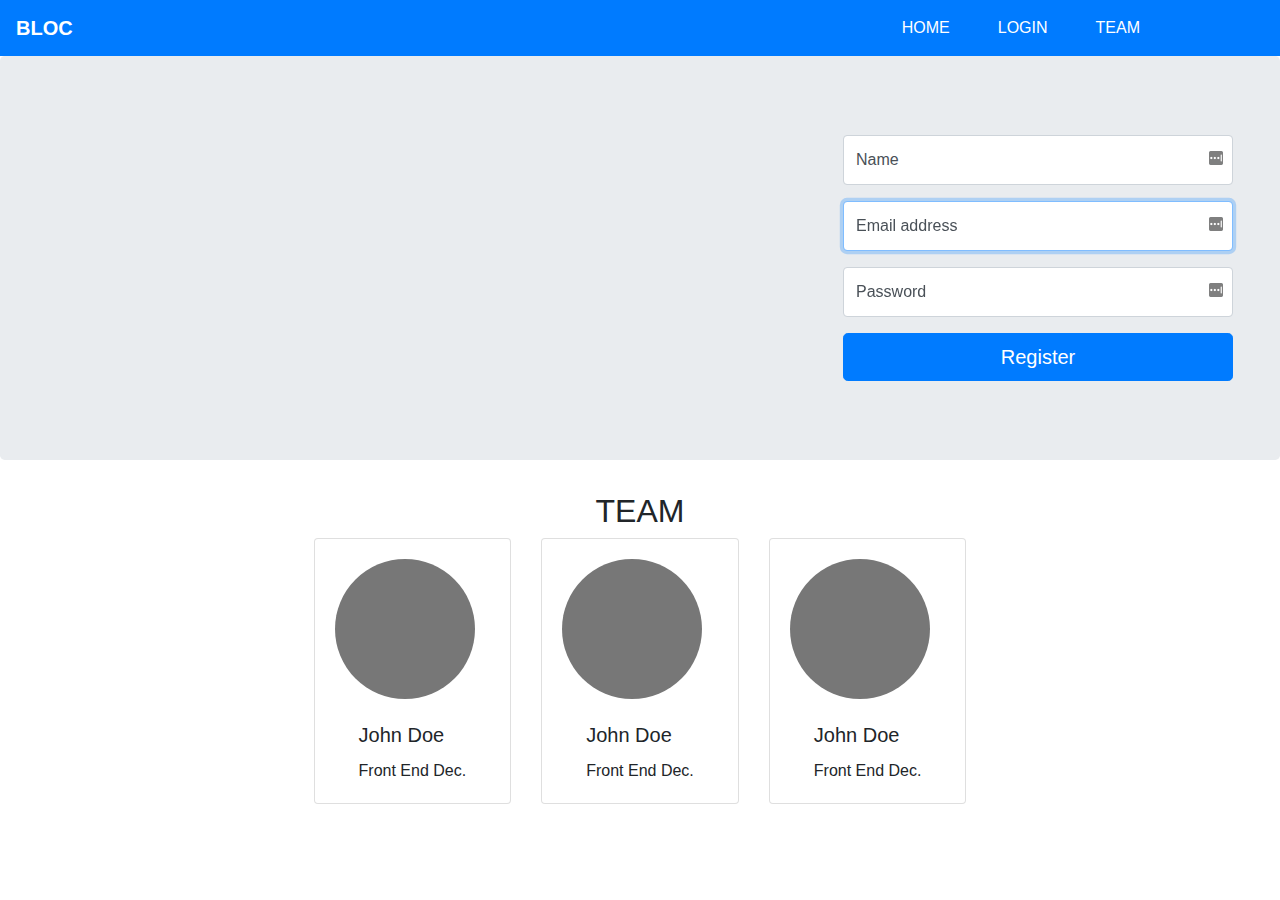
==== index.html @ c3e571c1 "Add untracted stuff & solidity smart contract" ====
<!doctype html>
<html lang="en">

<head>
    <!-- Required meta tags -->
    <meta charset="utf-8">
    <meta name="viewport" content="width=device-width, initial-scale=1, shrink-to-fit=no">
    <!-- Bootstrap CSS -->
    <link rel="stylesheet" href="css/bootstrap.css">
    <!-- Form CSS -->
    <link rel="stylesheet" href="css/form.css">
    <!-- Favicon-->
    <link rel="shortcut icon" href="#">
    <title>Bloc</title>
</head>

<body>
    <!-- Navigation Bar-->
    <nav class="navbar navbar-expand-lg navbar-dark bg-primary">
        <a class="navbar-brand" href="#"><strong>BLOC</strong></a>
        <button class="navbar-toggler" type="button" data-toggle="collapse" data-target="#navbarSupportedContent"
            aria-controls="navbarSupportedContent" aria-expanded="false" aria-label="Toggle navigation">
            <span class="navbar-toggler-icon"></span>
        </button>
        <div class="collapse navbar-collapse" id="navbarSupportedContent" style="margin-right: 100px;">
            <ul class="navbar-nav ml-auto">
                <li class="nav-item active mx-3">
                    <a class="nav-link" href="#">HOME <span class="sr-only">(current)</span></a>
                </li>
                <li class="nav-item active mx-3">
                    <a class="nav-link" href="#" data-toggle="modal" data-target="#loginModal">LOGIN</a>
                </li>
                <li class="nav-item active mx-3">
                    <a class="nav-link" href="#team">TEAM</a>
                </li>
            </ul>
        </div>
    </nav>
    <!-- #Navigation Bar -->

    <!-- Jumbotron-->
    <div class="jumbotron">

        <form class="form-signin float-right" _lpchecked="1">
            <div class="form-label-group">
                <input type="text" id="inputName" class="form-control" placeholder="Name" required="" autocomplete="off"
                    style="background-image: url(&quot;[data-uri]&quot;); background-repeat: no-repeat; background-attachment: scroll; background-size: 16px 18px; background-position: 98% 50%; cursor: auto;">
                <label for="inputName">Name</label>
            </div>

            <div class="form-label-group">
                <input type="email" id="inputEmail" class="form-control" placeholder="Email address" required=""
                    autofocus="" autocomplete="off"
                    style="background-image: url(&quot;[data-uri]&quot;); background-repeat: no-repeat; background-attachment: scroll; background-size: 16px 18px; background-position: 98% 50%; cursor: pointer;">
                <label for="inputEmail">Email address</label>
            </div>

            <div class="form-label-group">
                <input type="password" id="inputPassword" class="form-control" placeholder="Password" required=""
                    autocomplete="off"
                    style="background-image: url(&quot;[data-uri]&quot;); background-repeat: no-repeat; background-attachment: scroll; background-size: 16px 18px; background-position: 98% 50%; cursor: auto;">
                <label for="inputPassword">Password</label>
            </div>

            <button class="btn btn-lg btn-primary btn-block" type="submit">Register</button>
        </form>
        <div class="clearfix"></div>
    </div>
    <!-- #Jumbotron-->

    <!-- Team -->
    <h2 class="text-center">TEAM</h1>
        <div id="team" class="container d-flex justify-content-sm-center" style="margin-bottom: 2rem;">
            <div class="row">
                <div class="col-lg-4 mb-4">
                    <div class="card">
                        <div class="card-body mx-auto">
                            <svg class="bd-placeholder-img rounded-circle mb-4" width="140" height="140"
                                xmlns="http://www.w3.org/2000/svg" preserveAspectRatio="xMidYMid slice"
                                focusable="false" role="img" aria-label="Placeholder: 140x140">
                                <title>Placeholder</title>
                                <rect width="100%" height="100%" fill="#777"></rect><text x="50%" y="50%" fill="#777"
                                    dy=".3em">140x140</text>
                            </svg>
                            <h5 class="card-title px-4">John Doe</h5>
                            <p class="card-text px-4">Front End Dec.</p>
                        </div>
                    </div>
                </div>

                <div class="col-lg-4 mb-4">
                    <div class="card">
                        <div class="card-body mx-auto">
                            <svg class="bd-placeholder-img rounded-circle mb-4" width="140" height="140"
                                xmlns="http://www.w3.org/2000/svg" preserveAspectRatio="xMidYMid slice"
                                focusable="false" role="img" aria-label="Placeholder: 140x140">
                                <title>Placeholder</title>
                                <rect width="100%" height="100%" fill="#777"></rect><text x="50%" y="50%" fill="#777"
                                    dy=".3em">140x140</text>
                            </svg>
                            <h5 class="card-title px-4">John Doe</h5>
                            <p class="card-text px-4">Front End Dec.</p>
                        </div>
                    </div>

                </div>

                <div class="col-lg-4 mb-4">
                    <div class="card">
                        <div class="card-body mx-auto">
                            <svg class="bd-placeholder-img rounded-circle mb-4" width="140" height="140"
                                xmlns="http://www.w3.org/2000/svg" preserveAspectRatio="xMidYMid slice"
                                focusable="false" role="img" aria-label="Placeholder: 140x140">
                                <title>Placeholder</title>
                                <rect width="100%" height="100%" fill="#777"></rect><text x="50%" y="50%" fill="#777"
                                    dy=".3em">140x140</text>
                            </svg>
                            <h5 class="card-title px-4">John Doe</h5>
                            <p class="card-text px-4">Front End Dec.</p>
                        </div>
                    </div>

                </div>

            </div>
        </div>
        <!-- #Team-->

        <!-- Login/Register Modal -->
        <div class="modal fade" id="loginModal" tabindex="-1" role="dialog" aria-labelledby="loginModalLabel"
            aria-hidden="true">
            <div class="modal-dialog" role="document">
                <div class="modal-content">
                    <div class="modal-header">
                        <h5 class="modal-title" id="loginModalLabel">Login</h5>
                        <button type="button" class="close" data-dismiss="modal" aria-label="Close">
                            <span aria-hidden="true">&times;</span>
                        </button>
                    </div>
                    <div class="modal-body">
                        <form class="form-signin" _lpchecked="1">
                            <div class="text-center mb-4">
                                <img class="mb-4" src="" alt="" width="72" height="72">
                                <h1 class="h3 mb-3 font-weight-normal">BLOC</h1>
                            </div>

                            <div class="form-label-group">
                                <input type="email" id="inputEmail" class="form-control" placeholder="Email address"
                                    required="" autofocus="" autocomplete="off"
                                    style="background-image: url(&quot;[data-uri]&quot;); background-repeat: no-repeat; background-attachment: scroll; background-size: 16px 18px; background-position: 98% 50%; cursor: pointer;">
                                <label for="inputEmail">Email address</label>
                            </div>

                            <div class="form-label-group">
                                <input type="password" id="inputPassword" class="form-control" placeholder="Password"
                                    required="" autocomplete="off"
                                    style="background-image: url(&quot;[data-uri]&quot;); background-repeat: no-repeat; background-attachment: scroll; background-size: 16px 18px; background-position: 98% 50%; cursor: auto;">
                                <label for="inputPassword">Password</label>
                            </div>

                            <button class="btn btn-lg btn-primary btn-block" type="submit">Sign in</button>
                        </form>
                    </div>
                </div>
            </div>
        </div>
        <!-- #Login/Register Modal -->

        <!-- Optional JavaScript -->
        <!-- jQuery first, then Popper.js, then Bootstrap JS -->
        <script src="js/jquery-3.5.1.slim.js"></script>
        <script src="js/popper.js"></script>
        <script src="js/bootstrap.js"></script>
</body>

</html>
---- css/form.css ----
.form-signin {
  width: 100%;
  max-width: 420px;
  padding: 15px;
  margin: auto;
}

.form-label-group {
  position: relative;
  margin-bottom: 1rem;
}

.form-label-group input,
.form-label-group label {
  height: 3.125rem;
  padding: .75rem;
}

.form-label-group label {
  position: absolute;
  top: 0;
  left: 0;
  display: block;
  width: 100%;
  margin-bottom: 0; /* Override default `<label>` margin */
  line-height: 1.5;
  color: #495057;
  pointer-events: none;
  cursor: text; /* Match the input under the label */
  border: 1px solid transparent;
  border-radius: .25rem;
  transition: all .1s ease-in-out;
}

.form-label-group input::-webkit-input-placeholder {
  color: transparent;
}

.form-label-group input::-moz-placeholder {
  color: transparent;
}

.form-label-group input:-ms-input-placeholder {
  color: transparent;
}

.form-label-group input::-ms-input-placeholder {
  color: transparent;
}

.form-label-group input::placeholder {
  color: transparent;
}

.form-label-group input:not(:-moz-placeholder-shown) {
  padding-top: 1.25rem;
  padding-bottom: .25rem;
}

.form-label-group input:not(:-ms-input-placeholder) {
  padding-top: 1.25rem;
  padding-bottom: .25rem;
}

.form-label-group input:not(:placeholder-shown) {
  padding-top: 1.25rem;
  padding-bottom: .25rem;
}

.form-label-group input:not(:-moz-placeholder-shown) ~ label {
  padding-top: .25rem;
  padding-bottom: .25rem;
  font-size: 12px;
  color: #777;
}

.form-label-group input:not(:-ms-input-placeholder) ~ label {
  padding-top: .25rem;
  padding-bottom: .25rem;
  font-size: 12px;
  color: #777;
}

.form-label-group input:not(:placeholder-shown) ~ label {
  padding-top: .25rem;
  padding-bottom: .25rem;
  font-size: 12px;
  color: #777;
}

/* Fallback for Edge
-------------------------------------------------- */
@supports (-ms-ime-align: auto) {
  .form-label-group {
    display: -ms-flexbox;
    display: flex;
    -ms-flex-direction: column-reverse;
    flex-direction: column-reverse;
  }

  .form-label-group label {
    position: static;
  }

  .form-label-group input::-ms-input-placeholder {
    color: #777;
  }
}
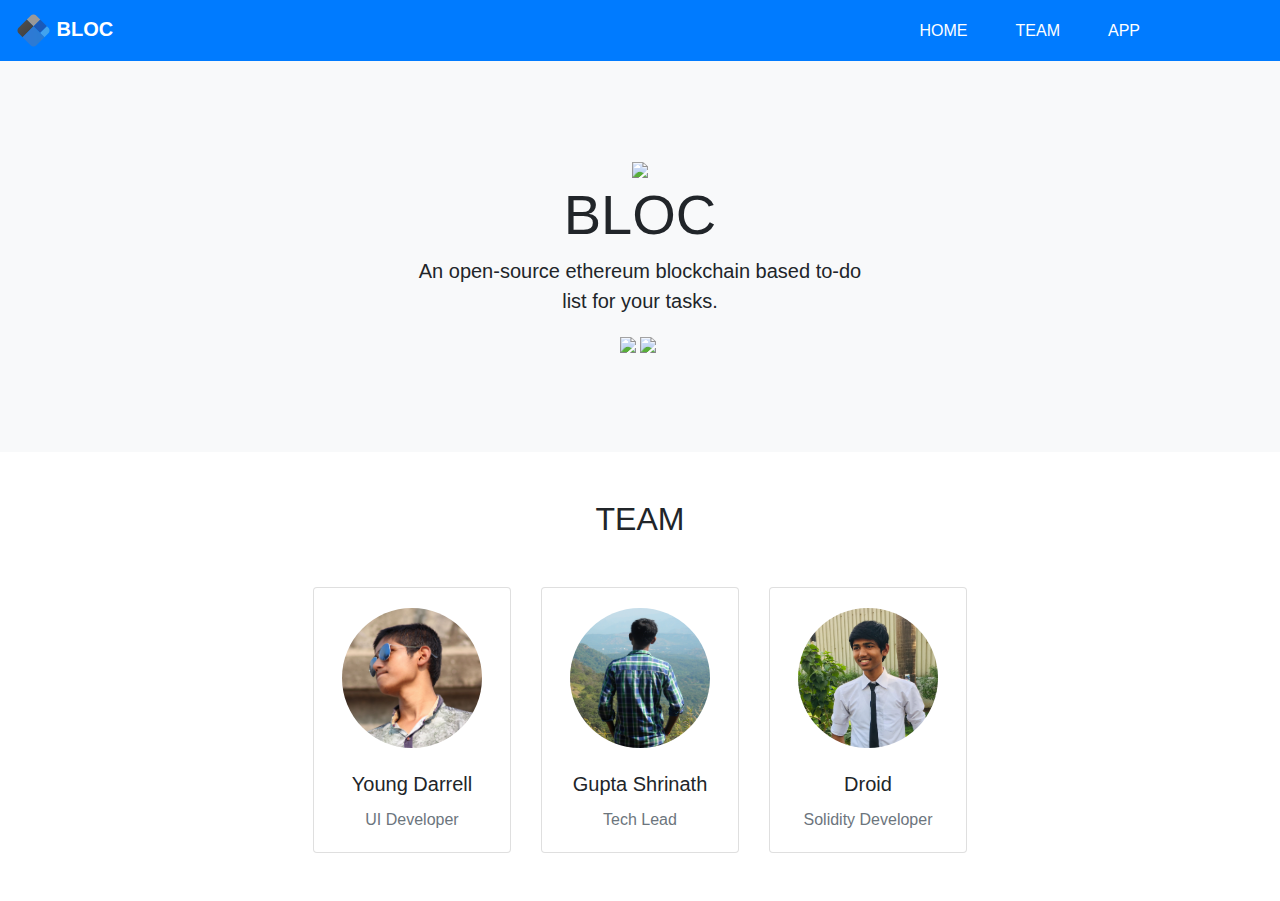
==== commit 8c1d69e6: "Update Landing Page" ====
--- a/index.html
+++ b/index.html
@@ -10,14 +10,14 @@
     <!-- Form CSS -->
     <link rel="stylesheet" href="css/form.css">
     <!-- Favicon-->
-    <link rel="shortcut icon" href="#">
+    <link rel="shortcut icon" href="images/bloc.png">
     <title>Bloc</title>
 </head>
 
 <body>
     <!-- Navigation Bar-->
     <nav class="navbar navbar-expand-lg navbar-dark bg-primary">
-        <a class="navbar-brand" href="#"><strong>BLOC</strong></a>
+        <a class="navbar-brand" href="#"><img src="images/bloc.png" /> <strong>BLOC</strong></a>
         <button class="navbar-toggler" type="button" data-toggle="collapse" data-target="#navbarSupportedContent"
             aria-controls="navbarSupportedContent" aria-expanded="false" aria-label="Toggle navigation">
             <span class="navbar-toggler-icon"></span>
@@ -28,10 +28,10 @@
                     <a class="nav-link" href="#">HOME <span class="sr-only">(current)</span></a>
                 </li>
                 <li class="nav-item active mx-3">
-                    <a class="nav-link" href="#" data-toggle="modal" data-target="#loginModal">LOGIN</a>
+                    <a class="nav-link" href="#team">TEAM</a>
                 </li>
                 <li class="nav-item active mx-3">
-                    <a class="nav-link" href="#team">TEAM</a>
+                    <a class="nav-link" href="#" data-toggle="modal" data-target="#loginModal">APP</a>
                 </li>
             </ul>
         </div>
@@ -39,84 +39,52 @@
     <!-- #Navigation Bar -->
 
     <!-- Jumbotron-->
-    <div class="jumbotron">
-
-        <form class="form-signin float-right" _lpchecked="1">
-            <div class="form-label-group">
-                <input type="text" id="inputName" class="form-control" placeholder="Name" required="" autocomplete="off"
-                    style="background-image: url(&quot;[data-uri]&quot;); background-repeat: no-repeat; background-attachment: scroll; background-size: 16px 18px; background-position: 98% 50%; cursor: auto;">
-                <label for="inputName">Name</label>
-            </div>
-
-            <div class="form-label-group">
-                <input type="email" id="inputEmail" class="form-control" placeholder="Email address" required=""
-                    autofocus="" autocomplete="off"
-                    style="background-image: url(&quot;[data-uri]&quot;); background-repeat: no-repeat; background-attachment: scroll; background-size: 16px 18px; background-position: 98% 50%; cursor: pointer;">
-                <label for="inputEmail">Email address</label>
-            </div>
-
-            <div class="form-label-group">
-                <input type="password" id="inputPassword" class="form-control" placeholder="Password" required=""
-                    autocomplete="off"
-                    style="background-image: url(&quot;[data-uri]&quot;); background-repeat: no-repeat; background-attachment: scroll; background-size: 16px 18px; background-position: 98% 50%; cursor: auto;">
-                <label for="inputPassword">Password</label>
-            </div>
-
-            <button class="btn btn-lg btn-primary btn-block" type="submit">Register</button>
-        </form>
-        <div class="clearfix"></div>
+    <div class="p-2 p-md-5 text-center bg-light">
+        <div class="col-md-5 p-lg-4 mx-auto my-4">
+            <img src="https://img.icons8.com/fluent/144/000000/blockchain-new-logo.png" />
+            <h1 class="display-4 font-weight-normal">BLOC</h1>
+            <p class="lead font-weight-normal">An open-source ethereum blockchain based to-do list for your tasks.</p>
+            <img src="https://img.icons8.com/ios-glyphs/48/000000/github.png"/>
+            <img src="https://img.icons8.com/color/48/000000/javascript.png"/>
+            <img src="https://solidity.readthedocs.io/en/v0.6.6/_images/logo.svg" width="48" alt="">
+        </div>
     </div>
     <!-- #Jumbotron-->
 
     <!-- Team -->
-    <h2 class="text-center">TEAM</h1>
-        <div id="team" class="container d-flex justify-content-sm-center" style="margin-bottom: 2rem;">
+    <h2 class="text-center m-5">TEAM</h1>
+        <div id="team" class="container d-flex justify-content-sm-center my-4">
             <div class="row">
-                <div class="col-lg-4 mb-4">
+                <div class="col-lg-4 col-md-4 mb-4">
                     <div class="card">
                         <div class="card-body mx-auto">
-                            <svg class="bd-placeholder-img rounded-circle mb-4" width="140" height="140"
-                                xmlns="http://www.w3.org/2000/svg" preserveAspectRatio="xMidYMid slice"
-                                focusable="false" role="img" aria-label="Placeholder: 140x140">
-                                <title>Placeholder</title>
-                                <rect width="100%" height="100%" fill="#777"></rect><text x="50%" y="50%" fill="#777"
-                                    dy=".3em">140x140</text>
-                            </svg>
-                            <h5 class="card-title px-4">John Doe</h5>
-                            <p class="card-text px-4">Front End Dec.</p>
+                            <img class="mx-2 mb-4" src="images/darrell-young.jpeg" height="140" width="140"
+                                style="border-radius: 50%;">
+                            <h5 class="card-title text-center">Young Darrell</h5>
+                            <p class="card-text text-center text-muted">UI Developer</p>
                         </div>
                     </div>
                 </div>
 
-                <div class="col-lg-4 mb-4">
+                <div class="col-lg-4 col-md-4 mb-4">
                     <div class="card">
                         <div class="card-body mx-auto">
-                            <svg class="bd-placeholder-img rounded-circle mb-4" width="140" height="140"
-                                xmlns="http://www.w3.org/2000/svg" preserveAspectRatio="xMidYMid slice"
-                                focusable="false" role="img" aria-label="Placeholder: 140x140">
-                                <title>Placeholder</title>
-                                <rect width="100%" height="100%" fill="#777"></rect><text x="50%" y="50%" fill="#777"
-                                    dy=".3em">140x140</text>
-                            </svg>
-                            <h5 class="card-title px-4">John Doe</h5>
-                            <p class="card-text px-4">Front End Dec.</p>
+                            <img class="mx-2 mb-4" src="images/gupta-shrinath.jpeg" height="140" width="140"
+                                style="border-radius: 50%;">
+                            <h5 class="card-title text-center">Gupta Shrinath</h5>
+                            <p class="card-text text-center text-muted">Tech Lead</p>
                         </div>
                     </div>
 
                 </div>
 
-                <div class="col-lg-4 mb-4">
+                <div class="col-lg-4 col-md-4 mb-4">
                     <div class="card">
                         <div class="card-body mx-auto">
-                            <svg class="bd-placeholder-img rounded-circle mb-4" width="140" height="140"
-                                xmlns="http://www.w3.org/2000/svg" preserveAspectRatio="xMidYMid slice"
-                                focusable="false" role="img" aria-label="Placeholder: 140x140">
-                                <title>Placeholder</title>
-                                <rect width="100%" height="100%" fill="#777"></rect><text x="50%" y="50%" fill="#777"
-                                    dy=".3em">140x140</text>
-                            </svg>
-                            <h5 class="card-title px-4">John Doe</h5>
-                            <p class="card-text px-4">Front End Dec.</p>
+                            <img class="mx-2 mb-4" src="images/droid.jpeg" height="140" width="140"
+                                style="border-radius: 50%;">
+                            <h5 class="card-title text-center">Droid</h5>
+                            <p class="card-text text-center text-muted">Solidity Developer</p>
                         </div>
                     </div>
 
@@ -126,13 +94,12 @@
         </div>
         <!-- #Team-->
 
-        <!-- Login/Register Modal -->
+        <!-- Login Modal -->
         <div class="modal fade" id="loginModal" tabindex="-1" role="dialog" aria-labelledby="loginModalLabel"
             aria-hidden="true">
             <div class="modal-dialog" role="document">
                 <div class="modal-content">
-                    <div class="modal-header">
-                        <h5 class="modal-title" id="loginModalLabel">Login</h5>
+                    <div class="modal-header border border-bottom-0">
                         <button type="button" class="close" data-dismiss="modal" aria-label="Close">
                             <span aria-hidden="true">&times;</span>
                         </button>
@@ -142,29 +109,16 @@
                             <div class="text-center mb-4">
                                 <img class="mb-4" src="" alt="" width="72" height="72">
                                 <h1 class="h3 mb-3 font-weight-normal">BLOC</h1>
+                                <p>Bloc app uses your account address to identify you</p>
+
                             </div>
-
-                            <div class="form-label-group">
-                                <input type="email" id="inputEmail" class="form-control" placeholder="Email address"
-                                    required="" autofocus="" autocomplete="off"
-                                    style="background-image: url(&quot;[data-uri]&quot;); background-repeat: no-repeat; background-attachment: scroll; background-size: 16px 18px; background-position: 98% 50%; cursor: pointer;">
-                                <label for="inputEmail">Email address</label>
-                            </div>
-
-                            <div class="form-label-group">
-                                <input type="password" id="inputPassword" class="form-control" placeholder="Password"
-                                    required="" autocomplete="off"
-                                    style="background-image: url(&quot;[data-uri]&quot;); background-repeat: no-repeat; background-attachment: scroll; background-size: 16px 18px; background-position: 98% 50%; cursor: auto;">
-                                <label for="inputPassword">Password</label>
-                            </div>
-
-                            <button class="btn btn-lg btn-primary btn-block" type="submit">Sign in</button>
+                            <a href="app.html" class="btn btn-lg btn-primary btn-block" role="button">Get Started</a>
                         </form>
                     </div>
                 </div>
             </div>
         </div>
-        <!-- #Login/Register Modal -->
+        <!-- #Login Modal -->
 
         <!-- Optional JavaScript -->
         <!-- jQuery first, then Popper.js, then Bootstrap JS -->
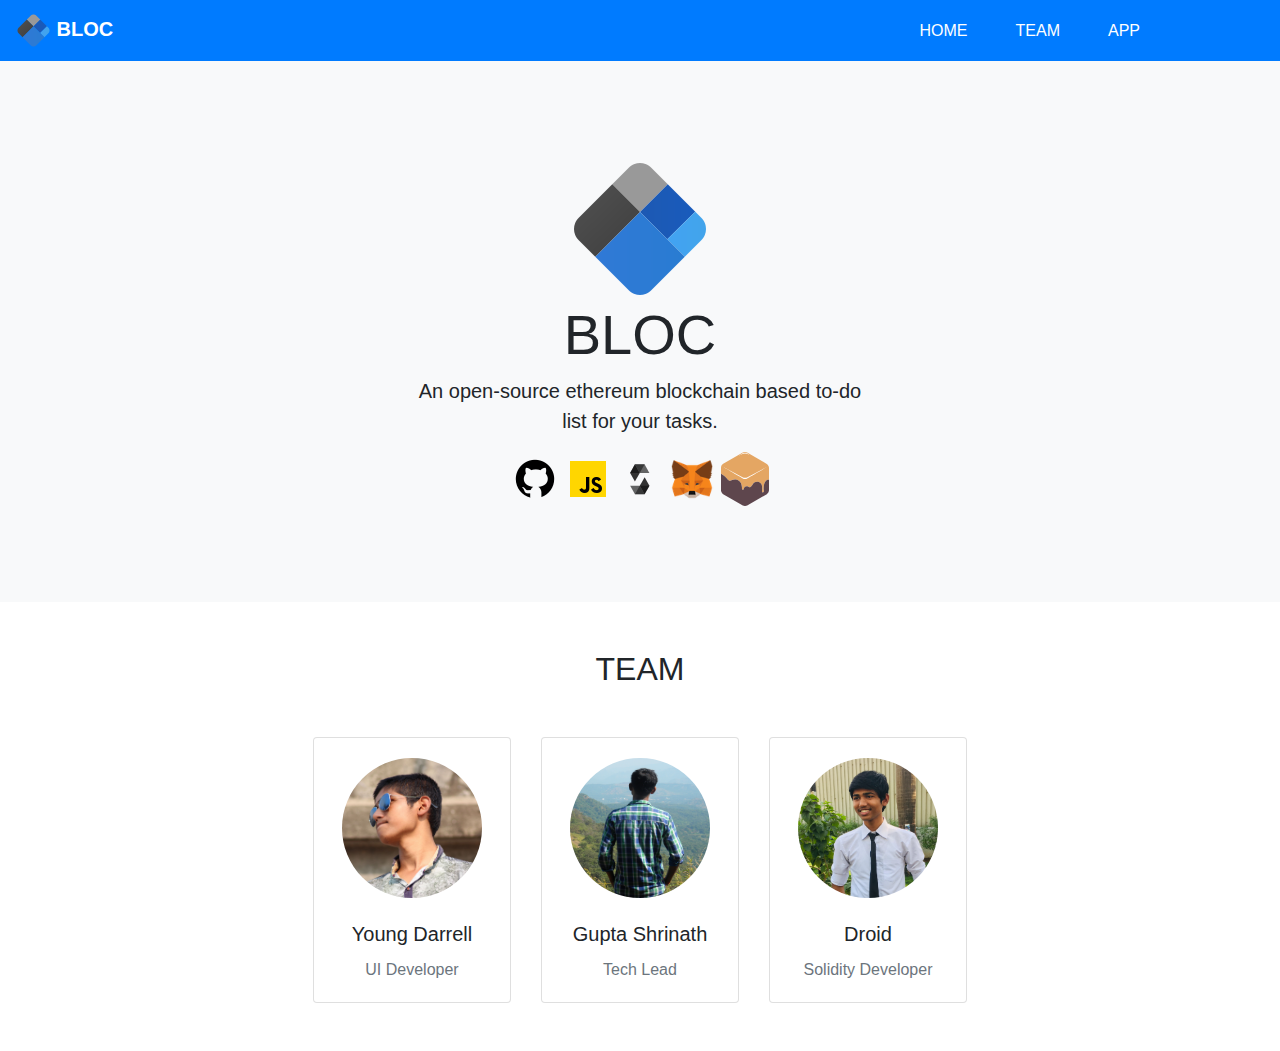
==== commit 138754c1: "Improve Landing Page" ====
--- a/index.html
+++ b/index.html
@@ -10,14 +10,14 @@
     <!-- Form CSS -->
     <link rel="stylesheet" href="css/form.css">
     <!-- Favicon-->
-    <link rel="shortcut icon" href="images/bloc.png">
+    <link rel="shortcut icon" href="images/bloc-logo.png">
     <title>Bloc</title>
 </head>
 
 <body>
     <!-- Navigation Bar-->
     <nav class="navbar navbar-expand-lg navbar-dark bg-primary">
-        <a class="navbar-brand" href="#"><img src="images/bloc.png" /> <strong>BLOC</strong></a>
+        <a class="navbar-brand" href="#"><img src="images/bloc-logo.png" /> <strong>BLOC</strong></a>
         <button class="navbar-toggler" type="button" data-toggle="collapse" data-target="#navbarSupportedContent"
             aria-controls="navbarSupportedContent" aria-expanded="false" aria-label="Toggle navigation">
             <span class="navbar-toggler-icon"></span>
@@ -41,12 +41,14 @@
     <!-- Jumbotron-->
     <div class="p-2 p-md-5 text-center bg-light">
         <div class="col-md-5 p-lg-4 mx-auto my-4">
-            <img src="https://img.icons8.com/fluent/144/000000/blockchain-new-logo.png" />
+            <img src="images/bloc-header-logo.png" alt="BLOC Logo"/>
             <h1 class="display-4 font-weight-normal">BLOC</h1>
             <p class="lead font-weight-normal">An open-source ethereum blockchain based to-do list for your tasks.</p>
-            <img src="https://img.icons8.com/ios-glyphs/48/000000/github.png"/>
-            <img src="https://img.icons8.com/color/48/000000/javascript.png"/>
-            <img src="https://solidity.readthedocs.io/en/v0.6.6/_images/logo.svg" width="48" alt="">
+            <img src="images/github.png" alt="Github"/>
+            <img src="images/javascript.png" alt="Javascript"/>
+            <img src="images/solidity.svg" width="48" alt="Solidity"/>
+            <img src="images/metamask.png" width="48" alt="Metamask"/>
+            <img src="images/ganache.svg" width="48" alt="Ganache" />
         </div>
     </div>
     <!-- #Jumbotron-->
@@ -58,8 +60,8 @@
                 <div class="col-lg-4 col-md-4 mb-4">
                     <div class="card">
                         <div class="card-body mx-auto">
-                            <img class="mx-2 mb-4" src="images/darrell-young.jpeg" height="140" width="140"
-                                style="border-radius: 50%;">
+                            <img class="mx-2 mb-4" src="images/young-darrell.jpeg" height="140" width="140"
+                                style="border-radius: 50%;" alt="Young Darrell">
                             <h5 class="card-title text-center">Young Darrell</h5>
                             <p class="card-text text-center text-muted">UI Developer</p>
                         </div>
@@ -70,7 +72,7 @@
                     <div class="card">
                         <div class="card-body mx-auto">
                             <img class="mx-2 mb-4" src="images/gupta-shrinath.jpeg" height="140" width="140"
-                                style="border-radius: 50%;">
+                                style="border-radius: 50%;" alt="Gupta Shrinath">
                             <h5 class="card-title text-center">Gupta Shrinath</h5>
                             <p class="card-text text-center text-muted">Tech Lead</p>
                         </div>
@@ -82,7 +84,7 @@
                     <div class="card">
                         <div class="card-body mx-auto">
                             <img class="mx-2 mb-4" src="images/droid.jpeg" height="140" width="140"
-                                style="border-radius: 50%;">
+                                style="border-radius: 50%;" alt="Droid">
                             <h5 class="card-title text-center">Droid</h5>
                             <p class="card-text text-center text-muted">Solidity Developer</p>
                         </div>
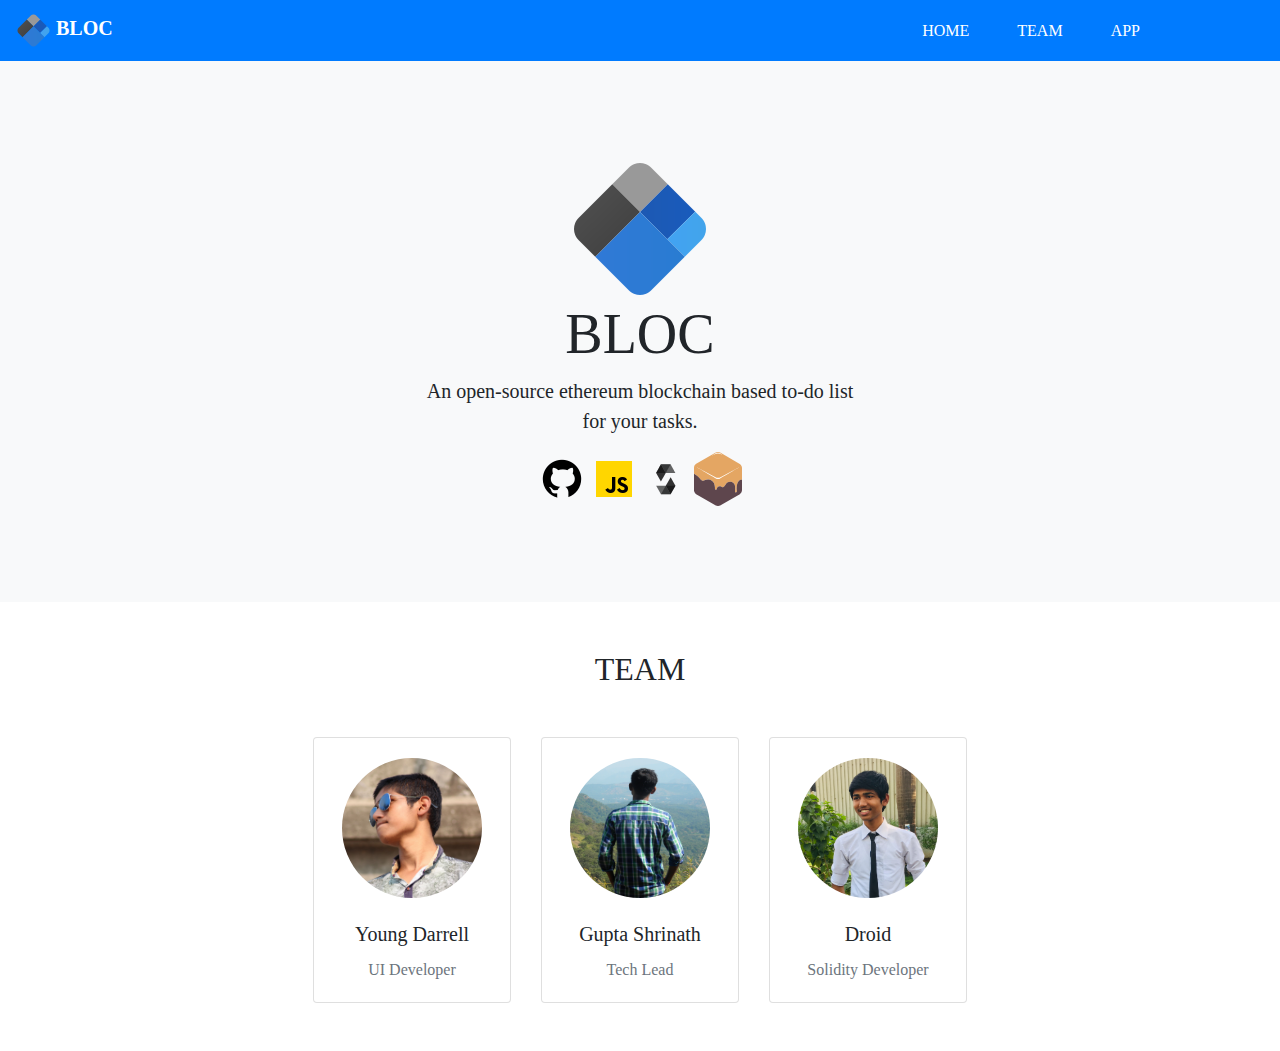
==== commit 06a8c73b: "Add Manrope font * Remove the metamask image and its img tag * Add manrope to index.html and app.htm" ====
--- a/index.html
+++ b/index.html
@@ -7,8 +7,8 @@
     <meta name="viewport" content="width=device-width, initial-scale=1, shrink-to-fit=no">
     <!-- Bootstrap CSS -->
     <link rel="stylesheet" href="css/bootstrap.css">
-    <!-- Form CSS -->
-    <link rel="stylesheet" href="css/form.css">
+    <!-- Font CSS -->
+    <link rel="stylesheet" href="css/font.css">
     <!-- Favicon-->
     <link rel="shortcut icon" href="images/bloc-logo.png">
     <title>Bloc</title>
@@ -47,7 +47,6 @@
             <img src="images/github.png" alt="Github"/>
             <img src="images/javascript.png" alt="Javascript"/>
             <img src="images/solidity.svg" width="48" alt="Solidity"/>
-            <img src="images/metamask.png" width="48" alt="Metamask"/>
             <img src="images/ganache.svg" width="48" alt="Ganache" />
         </div>
     </div>
@@ -109,9 +108,9 @@
                     <div class="modal-body">
                         <form class="form-signin" _lpchecked="1">
                             <div class="text-center mb-4">
-                                <img class="mb-4" src="" alt="" width="72" height="72">
-                                <h1 class="h3 mb-3 font-weight-normal">BLOC</h1>
-                                <p>Bloc app uses your account address to identify you</p>
+                                <img class="mb-4" src="images/bloc-header-logo.png" alt="" width="72" height="72">
+                                <h1 class="h3 mb-3 font-weight-bold">BLOC</h1>
+                                <p class="text-muted">Bloc app uses your account address <label id="account-address"></label> to identify you</p>
 
                             </div>
                             <a href="app.html" class="btn btn-lg btn-primary btn-block" role="button">Get Started</a>
@@ -127,6 +126,9 @@
         <script src="js/jquery-3.5.1.slim.js"></script>
         <script src="js/popper.js"></script>
         <script src="js/bootstrap.js"></script>
+        <script src="js/web3.js"></script>
+        <script src="js/getAccount.js"></script>
+        <script src="js/index.js"></script>
 </body>
 
 </html>--- a/css/font.css
+++ b/css/font.css
@@ -0,0 +1,16 @@
+/*! Generated by Font Squirrel (https://www.fontsquirrel.com) on September 16, 2020 */
+
+
+
+@font-face {
+    font-family: 'manroperegular';
+    src: url('fonts/manrope-regular-webfont.woff2') format('woff2'),
+         url('fonts/manrope-regular-webfont.woff') format('woff');
+    font-weight: normal;
+    font-style: normal;
+
+}
+
+body {
+    font-family: 'manroperegular';
+}
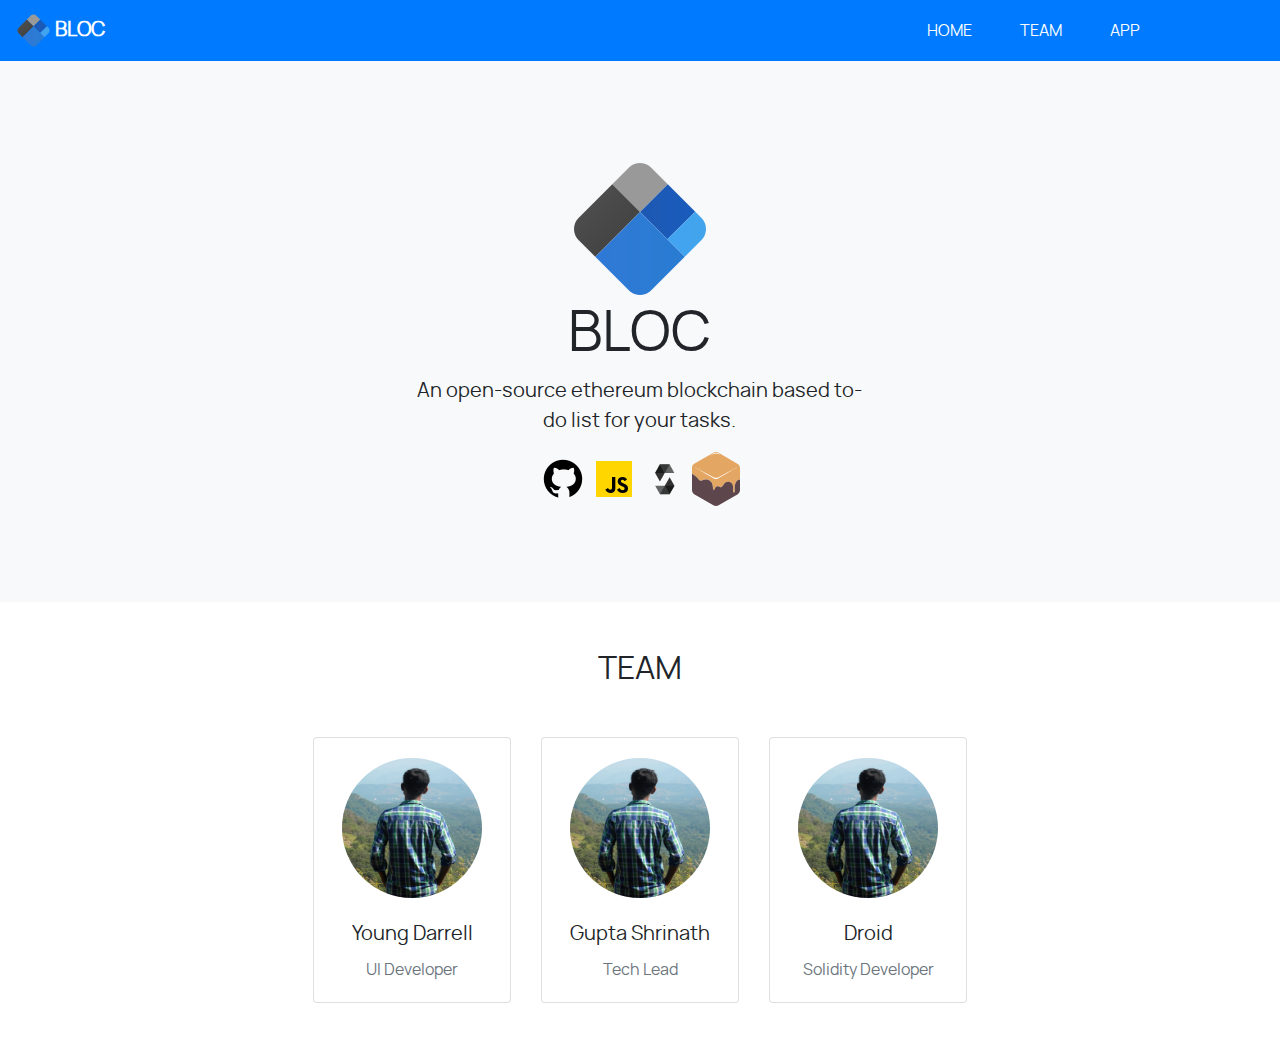
==== commit ffd0e72a: "Remove team images" ====
--- a/index.html
+++ b/index.html
@@ -59,7 +59,7 @@
                 <div class="col-lg-4 col-md-4 mb-4">
                     <div class="card">
                         <div class="card-body mx-auto">
-                            <img class="mx-2 mb-4" src="images/young-darrell.jpeg" height="140" width="140"
+                            <img class="mx-2 mb-4" src="images/gupta-shrinath.jpeg" height="140" width="140"
                                 style="border-radius: 50%;" alt="Young Darrell">
                             <h5 class="card-title text-center">Young Darrell</h5>
                             <p class="card-text text-center text-muted">UI Developer</p>
@@ -82,7 +82,7 @@
                 <div class="col-lg-4 col-md-4 mb-4">
                     <div class="card">
                         <div class="card-body mx-auto">
-                            <img class="mx-2 mb-4" src="images/droid.jpeg" height="140" width="140"
+                            <img class="mx-2 mb-4" src="images/gupta-shrinath.jpeg" height="140" width="140"
                                 style="border-radius: 50%;" alt="Droid">
                             <h5 class="card-title text-center">Droid</h5>
                             <p class="card-text text-center text-muted">Solidity Developer</p>
--- a/css/font.css
+++ b/css/font.css
@@ -4,8 +4,8 @@
 
 @font-face {
     font-family: 'manroperegular';
-    src: url('fonts/manrope-regular-webfont.woff2') format('woff2'),
-         url('fonts/manrope-regular-webfont.woff') format('woff');
+    src: url('../fonts/manrope-regular-webfont.woff2') format('woff2'),
+         url('../fonts/manrope-regular-webfont.woff') format('woff');
     font-weight: normal;
     font-style: normal;
 
